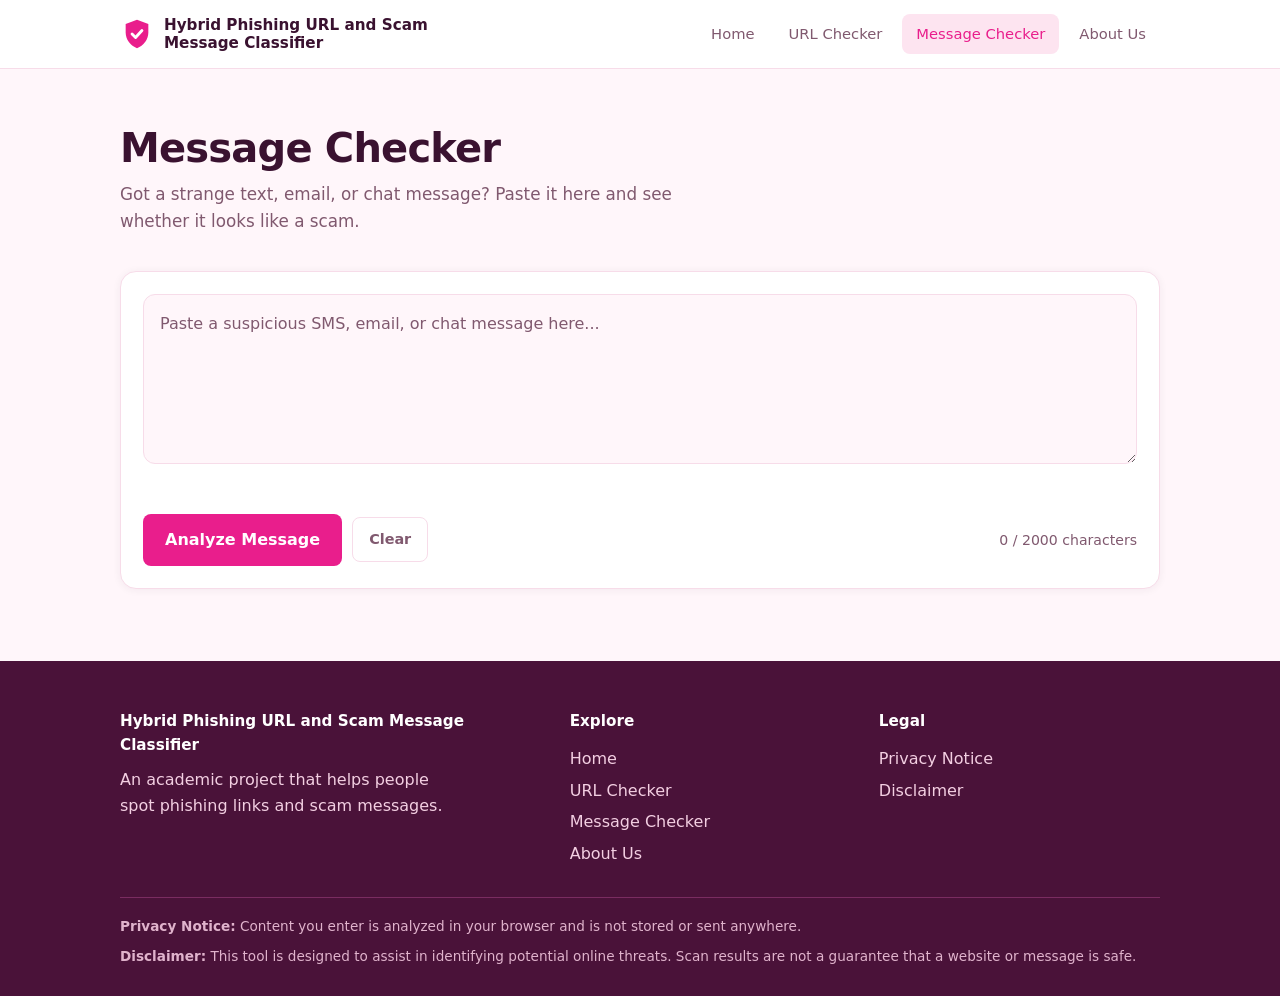
==== phishguard/src/phishguard/ui/message-checker.html @ 2243b6de "Add Naive Bayes classifier and comparison. Moved ui" ====
<!DOCTYPE html>
<html lang="en">
<head>
<meta charset="utf-8">
<meta name="viewport" content="width=device-width, initial-scale=1, viewport-fit=cover">
<title>Message Checker | Hybrid Phishing URL and Scam Message Classifier</title>
<link rel="stylesheet" href="css/styles.css">
</head>
<body>
<div id="app"></div>
<noscript>This site needs JavaScript turned on.</noscript>

<script src="js/url-classifier.js"></script>
<script src="js/message-classifier.js"></script>
<script src="js/common.js"></script>
<script src="js/layout.js"></script>
<script src="js/pages/message.js"></script>
</body>
</html>
---- phishguard/src/phishguard/ui/css/styles.css ----
/* ==========================================================
   Hybrid Phishing URL and Scam Message Classifier
   Shared stylesheet for every page
   ========================================================== */

/* ---------- Design tokens ---------- */
:root{--bg:#fff6fa;--surface:#fff;--ink:#3a1230;--muted:#80596f;--line:#f7dce9;--pink:#e91e8c;--pink-soft:#fde4f0;--green:#12a150;--green-soft:#e6f6ec;--blue:#e91e8c;--blue-soft:#fde4f0;--amber:#d98a00;--amber-soft:#fff4dc;--red:#d93a3a;--red-soft:#fdeaea;--shadow:0 1px 8px rgba(58,18,48,.06);
box-sizing:border-box;padding-top:env(safe-area-inset-top,0px);padding-bottom:env(safe-area-inset-bottom,0px)}
@media (prefers-color-scheme:dark){:root:not([data-theme="light"]){--bg:#1f0f1b;--surface:#2b1626;--ink:#fde8f3;--muted:#d3a9c2;--line:#4a2a40;--green-soft:#0f2e22;--blue-soft:#4a1a38;--pink-soft:#4a1a38;--amber-soft:#33280c;--red-soft:#361618;--shadow:0 10px 30px rgba(0,0,0,.35);color-scheme:dark}}
:root[data-theme="dark"]{--bg:#1f0f1b;--surface:#2b1626;--ink:#fde8f3;--muted:#d3a9c2;--line:#4a2a40;--green-soft:#0f2e22;--blue-soft:#4a1a38;--pink-soft:#4a1a38;--amber-soft:#33280c;--red-soft:#361618;--shadow:0 10px 30px rgba(0,0,0,.35);color-scheme:dark}

/* ---------- Base ---------- */
html{scroll-behavior:smooth;scroll-padding-top:calc(80px + env(safe-area-inset-top,0px))}
*{box-sizing:border-box}
body{margin:0;background:var(--bg);color:var(--ink);font-family:"Inter","Segoe UI",system-ui,-apple-system,Arial,sans-serif;line-height:1.6}
a{color:inherit;text-decoration:none}
:focus-visible{outline:3px solid var(--blue);outline-offset:2px}
.wrap{max-width:1080px;margin:0 auto;padding:0 20px}
section{padding:64px 0}
.hide{display:none!important}

/* ---------- Header and navigation ---------- */
header{position:sticky;top:env(safe-area-inset-top,0px);z-index:20;background:var(--surface);border-bottom:1px solid var(--line)}
.bar{display:flex;align-items:center;justify-content:space-between;gap:16px;min-height:68px}
.brand{display:flex;align-items:center;gap:10px;font-weight:700;font-size:.95rem;line-height:1.2;max-width:340px}
.brand svg{flex:none}
nav{display:flex;gap:6px}
nav a{padding:8px 14px;border-radius:8px;font-weight:500;font-size:.92rem;color:var(--muted);transition:.2s}
nav a:hover,nav a.on{background:var(--pink-soft);color:var(--pink)}
.menu{display:none;background:none;border:1px solid var(--line);border-radius:10px;padding:8px 12px;color:var(--ink);font-size:1rem;cursor:pointer}

/* ---------- Headings and text ---------- */
h2{font-size:clamp(1.5rem,3vw,2rem);margin:0 0 10px;letter-spacing:-.01em}
.lead{color:var(--muted);max-width:620px;margin:0 0 32px}
.center{text-align:center}.center .lead{margin-inline:auto}
.alt{background:var(--surface);border-block:1px solid var(--line)}

/* ---------- Home hero ---------- */
.hero{text-align:center;padding:64px 0 40px}
.hero h1{font-size:clamp(2rem,4.5vw,3rem);line-height:1.15;margin:18px auto 14px;max-width:780px;letter-spacing:-.02em}
.hero p.sub{max-width:620px;margin:0 auto 32px;color:var(--muted);font-size:1.1rem}
.shield{width:60px;height:60px;margin:0 auto}
.cta-grid{display:grid;grid-template-columns:repeat(auto-fit,minmax(260px,1fr));gap:18px;max-width:820px;margin:0 auto;text-align:left}
.cta{display:block;background:var(--surface);border:1px solid var(--line);border-radius:16px;box-shadow:var(--shadow);padding:24px;transition:.2s}
.cta:hover{border-color:var(--pink);transform:translateY(-2px)}
.cta h3{margin:0 0 6px;font-size:1.15rem}.cta p{margin:0 0 14px;color:var(--muted)}
.cta .go{color:var(--pink);font-weight:600}

/* ---------- Page heading for inner pages ---------- */
.page-head{padding:56px 0 8px}
.page-head h1{font-size:clamp(1.8rem,4vw,2.5rem);line-height:1.15;margin:0 0 10px;letter-spacing:-.02em}
.page-head p{margin:0;color:var(--muted);max-width:620px;font-size:1.05rem}
.tool{padding:28px 0 72px}

/* ---------- Checker card ---------- */
.checker{background:var(--surface);border:1px solid var(--line);border-radius:16px;box-shadow:var(--shadow);padding:22px;max-width:820px;text-align:left}
.checker.wide{max-width:none}
.field{display:flex;align-items:center;gap:10px;border:1px solid var(--line);border-radius:12px;padding:6px 8px 6px 16px;background:var(--bg);transition:.2s}
.field:focus-within{border-color:var(--blue);box-shadow:0 0 0 4px var(--blue-soft)}
.field.err{border-color:var(--red)}
.field input{flex:1;min-width:0;border:0;background:transparent;font:inherit;font-size:1.05rem;padding:14px 4px;color:var(--ink);outline:0}
.field input::placeholder,textarea::placeholder{color:var(--muted)}
textarea{width:100%;min-height:170px;resize:vertical;border:1px solid var(--line);border-radius:12px;padding:16px;font:inherit;background:var(--bg);color:var(--ink);transition:.2s}
textarea:focus{outline:0;border-color:var(--blue);box-shadow:0 0 0 4px var(--blue-soft)}
textarea.err{border-color:var(--red)}
.count{color:var(--muted);font-size:.88rem}
.row{display:flex;gap:10px;margin-top:14px;flex-wrap:wrap;align-items:center}
.row .grow{flex:1}
.msg-err{color:var(--red);font-size:.9rem;margin-top:10px;min-height:1.3em}

/* ---------- Buttons ---------- */
.btn{font:inherit;font-weight:600;border:0;border-radius:8px;padding:13px 22px;cursor:pointer;transition:.2s;display:inline-flex;align-items:center;gap:8px;justify-content:center}
.btn.primary{background:var(--pink);color:#fff}.btn.primary:hover{filter:brightness(1.08);transform:translateY(-1px)}
.btn.ghost{background:transparent;color:var(--muted);border:1px solid var(--line);padding:10px 16px;font-size:.9rem}
.btn.ghost:hover{color:var(--ink);background:var(--surface)}
.btn:disabled{opacity:.7;cursor:wait}
.spin{width:18px;height:18px;border-radius:50%;border:3px solid rgba(255,255,255,.4);border-top-color:#fff;animation:sp .7s linear infinite}
@keyframes sp{to{transform:rotate(360deg)}}

/* ---------- Result panel ---------- */
.result{margin-top:20px;border-radius:12px;border:1px solid var(--line);padding:22px;animation:pop .35s ease}
@keyframes pop{from{opacity:0;transform:translateY(8px)}}
.result.safe{background:var(--green-soft);border-color:var(--green)}
.result.warn{background:var(--amber-soft);border-color:var(--amber)}
.result.bad{background:var(--red-soft);border-color:var(--red)}
.rhead{display:flex;gap:16px;align-items:flex-start}
.rhead .ico{flex:none;width:52px;height:52px;border-radius:50%;display:grid;place-items:center;color:#fff;font-size:1.5rem;font-weight:800}
.safe .ico{background:var(--green)}.warn .ico{background:var(--amber)}.bad .ico{background:var(--red)}
.rhead h3{margin:0;font-size:1.35rem}.rhead p{margin:2px 0 0;color:var(--muted)}
.url{margin:16px 0;padding:10px 14px;border-radius:10px;background:var(--surface);border:1px solid var(--line);word-break:break-all;font-family:ui-monospace,Menlo,Consolas,monospace;font-size:.88rem}
.stats{display:grid;grid-template-columns:repeat(auto-fit,minmax(150px,1fr));gap:12px;margin:16px 0}
.stat{background:var(--surface);border:1px solid var(--line);border-radius:12px;padding:12px 14px}
.stat b{display:block;font-size:1.25rem}.stat span{color:var(--muted);font-size:.82rem}
.meter{height:8px;border-radius:99px;background:var(--line);overflow:hidden;margin-top:6px}
.meter i{display:block;height:100%;width:0;transition:width .8s ease;background:currentColor}
.safe .meter{color:var(--green)}.warn .meter{color:var(--amber)}.bad .meter{color:var(--red)}
.result h4{margin:18px 0 8px}
.result ul{margin:0;padding-left:20px}.result li{margin:4px 0}
.time{margin-top:14px;font-size:.82rem;color:var(--muted)}

/* ---------- Cards ---------- */
.grid3{display:grid;grid-template-columns:repeat(auto-fit,minmax(250px,1fr));gap:18px}
.card{background:var(--surface);border:1px solid var(--line);border-radius:14px;padding:26px;box-shadow:var(--shadow)}
.card .ci{width:44px;height:44px;border-radius:10px;display:grid;place-items:center;font-size:1.1rem;font-weight:700;color:var(--pink);background:var(--blue-soft);margin-bottom:14px}
.card h3{margin:0 0 6px;font-size:1.1rem}.card p{margin:0;color:var(--muted)}

/* ---------- About page ---------- */
.about{display:block;max-width:720px}
.about .box{background:var(--pink-soft);border-radius:20px;padding:26px}

/* ---------- Footer ---------- */
footer{background:var(--ink);color:#f3cfe2;padding:48px 0 28px;margin-top:0}
:root:not([data-theme="dark"]) footer{background:#4a1239}
.fgrid{display:grid;gap:28px;grid-template-columns:1.5fr 1fr 1fr}
footer h5{margin:0 0 10px;color:#fff;font-size:.95rem}
footer a{display:block;padding:3px 0;color:#f3cfe2}footer a:hover{color:#fff}
.disc{border-top:1px solid #7a2c61;margin-top:28px;padding-top:18px;font-size:.85rem;color:#e0b3cc}

/* ---------- Responsive ---------- */
@media(max-width:820px){
 .menu{display:block}
 nav{display:none;position:absolute;left:0;right:0;top:100%;background:var(--surface);border-bottom:1px solid var(--line);flex-direction:column;padding:10px 20px}
 nav.open{display:flex}
 .about,.fgrid{grid-template-columns:1fr}
 .field{flex-wrap:wrap;padding:10px}.field input{flex-basis:100%;order:1}
 .field .btn{flex:1}
 section{padding:52px 0}
}
@media(prefers-reduced-motion:reduce){*{animation:none!important;transition:none!important}}
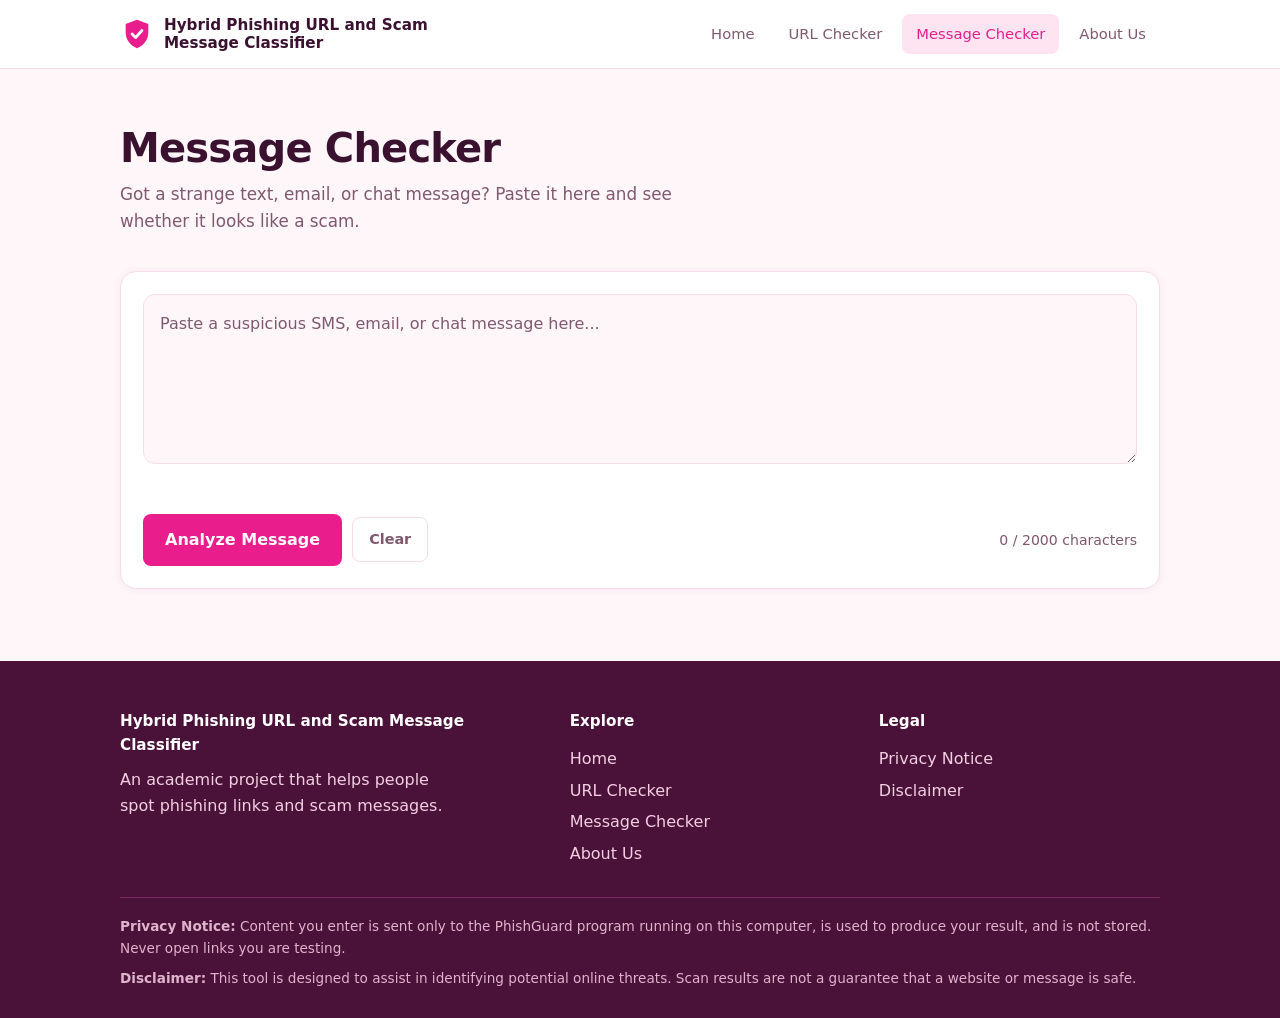
==== commit 04329733: "Working UI connected to Java server" ====
--- a/phishguard/src/phishguard/ui/message-checker.html
+++ b/phishguard/src/phishguard/ui/message-checker.html
@@ -10,8 +10,7 @@
 <div id="app"></div>
 <noscript>This site needs JavaScript turned on.</noscript>
 
-<script src="js/url-classifier.js"></script>
-<script src="js/message-classifier.js"></script>
+<script src="js/api.js"></script>
 <script src="js/common.js"></script>
 <script src="js/layout.js"></script>
 <script src="js/pages/message.js"></script>
